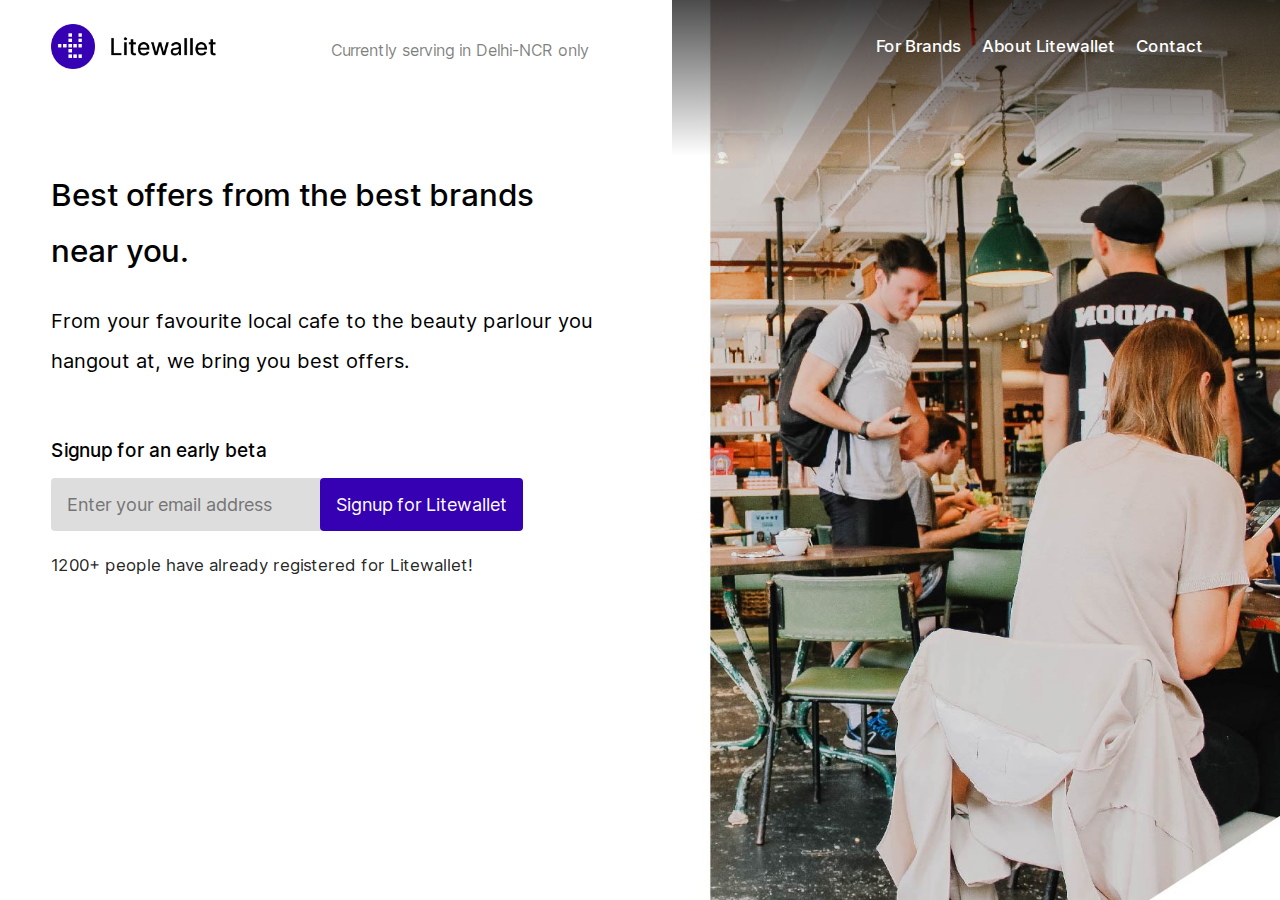
==== index.html @ d6d691a8 "added favicon" ====
<!DOCTYPE html>
<html>
<head>
<link rel="stylesheet" type="text/css" href="assets/css/style.css" />
</head>

<body>

<div class="container">


<div class="top_navigation">


<div class="top_navigation_left">	
	
<div class="logo_container">

<div class="logo_left">


<div class="logo">
<a href="index.html"><img class="logo" src="assets/images/Litewallet Logo Dark.png" /></a>
</div>

</div>


<div class="currently_serving">
	
Currently serving in Delhi-NCR only

</div>





<div class="clear"></div>


</div>


</div>



<div class="top_navigation_right">
	


<div class="top_nav_container">
	
<div class="top_nav_scrim">
	


<div class="nav_container">
	
<ul>

<li><a href="litewallet_for_brands.html">For Brands</a></li>
<li><a href="about_litewallet.html">About Litewallet</a></li>
<li><a href="contact.html">Contact</a></li>



</ul>

</div>

<div class="clear"></div>


</div>

</div>


</div>





<div class="clear">
</div>


</div>


	
<div class="top_container">
	
<div class="top_inner_container">



<div class="top_left_container">



<div class="top_text_container">
	
<div class="text_title_container">
	Best offers from the best brands near you.
</div>

<div class="text_desc_container">
	
From your favourite local cafe to the beauty parlour you hangout at, we bring you <div class="text_slider">best offers</div>. 

</div>


<div class="signup_container top_signup_container">
	
<div class="signup_label">
	
Signup for an early beta

</div>

<div class="signup_input_container" id="signup_input_container">


<div class="signup_inner_container">
	<form name="litewallet_signup" action="javascript:validate_email();">
<input type="text" class="signup_input input_field" name="signup_input" id="signup_input" placeholder="Enter your email address" />
<button class="signup_button raised_button">Signup for Litewallet</button>
</form>
</div>

</div>

<div id="signup_message">
	


</div>


<div class="signup_avatars_container">

<div class="avatar_single"><img src="assets/images/avatar1.jpg" /></div>	
<div class="avatar_single"><img src="assets/images/avatar2.jpg" /></div>	
<div class="avatar_single"><img src="assets/images/avatar3.jpg" /></div>	
<div class="avatar_single"><img src="assets/images/avatar4.jpg" /></div>	
<div class="avatar_single"><img src="assets/images/avatar5.jpg" /></div>	
<div class="avatar_single"><img src="assets/images/avatar6.png" /></div>	

</div>


<div class="signup_avatars_text">
	
1200+ people have already registered for Litewallet!

</div>



</div>


</div>


</div>


<div class="top_right_container">
	




</div>



<div class="clear"></div>

</div>

</div>




<div class="bottom_container">





<div class="section features_container">
	

<div class="heading_container">
	
<div class="home_heading">Great Offers at affordable prices.</div>
<div class="home_subheading">We find you the best local offers that will make you go wow.</div>

</div>


<div class="features_content_container">
	
<div class="feature_container">
	
<div class="feature_text">
<div class="feature_text_inner">

<div class="feature_text_heading">Amazing Offers you can't imagine.</div><div class="feature_text_body">Offers from your local stores at prices you couldn't have imagined</div>

</div>

</div>
<div class="feature_graphic"><div class="feature_graphic_inner"><img class="screenshot" src="assets/images/Offer 3.jpg" /><img class="screenshot" src="assets/images/Offer 1.jpg" /><img class="screenshot" src="assets/images/Offer 2.jpg" /></div></div>


<div class="clear"></div>



</div>


<div class="feature_container">
	

<div class="feature_text">
<div class="feature_text_inner">

<div class="feature_text_heading">Great rewards on different offers</div><div class="feature_text_body">When you avail your offers on Litewallet, we offer you great rewards which you can use on your future offers</div>

</div>

</div>
<div class="feature_graphic"><div class="feature_graphic_inner"><img src="assets/images/discount.svg" width="464" height="270"  /></div></div>


<div class="clear"></div>

</div>


<div class="feature_container">
	

<div class="feature_text"><div class="feature_text_inner"><div class="feature_text_heading">Integrated with online platforms</div><div class="feature_text_body">Litewallet is deeply integrated with your online platforms, so paying with Litewallet is a cake walk.</div></div></div>



<div class="feature_graphic"><div class="feature_graphic_inner"><img src="assets/images/wallet.svg" width="473" height="306" /></div></div>


<div class="clear"></div>

</div>


</div>




</div>

<!--

<div class="section_seperator">
	
<div class="seperator"></div>


</div>

-->


<div class="section grow_your_brand_container">


<div class="heading_container">
	
<div class="home_heading">Grow your brand with Litewallet</div>
<div class="home_subheading">Use Litewallet store tools to grow your business exponentially.</div>

</div>


<div class="store_tools_features_container">
	

<div class="store_tools_features_text">



<!--
<div class="home_para">
	
<div class="home_para_line">Create your very own logo.</div>
<div class="home_para_line">Find the perfect name for your perfect brand.</div>
<div class="home_para_line">Discover catchy slogan ideas for your brand.</div>
<div class="home_para_line">Create your very own logo.</div>   

</div>
-->



<div class="store_tools_features_container">
	

<div class="store_tools_features_single">

<div class="store_tools_features_icon">
	
<img src="assets/icons/analytics_icon.svg" />

</div>

	
<div class="store_tools_features_single_text">

Create your very own logo.

</div>

</div>


<div class="store_tools_features_single">


<div class="store_tools_features_icon">
	
<img src="assets/icons/offers_icon.svg" />

</div>


	
<div class="store_tools_features_single_text">

Find the perfect name for your perfect brand.

</div>

</div>



<div class="store_tools_features_single">


<div class="store_tools_features_icon">
	
<img src="assets/icons/customers.svg" />

</div>

	
<div class="store_tools_features_single_text">

Discover catchy slogan ideas for your brand.

</div>

</div>



<div class="store_tools_features_single">


<div class="store_tools_features_icon">
	
<img src="assets/icons/medal.svg" />

</div>

	
<div class="store_tools_features_single_text">

Create your very own logo.

</div>

</div>



</div>





<div class="know_more_about_tools">
	
<a href="litewallet_for_brands.html" class="flat_button">Know more about Store Tools <span><img src="assets/images/arrow_right_colored.svg" /></span></a>	


</div>



</div>



<div class="store_tools_features_mockups">
	
<div class="store_tools_mockups_single">

<img src="assets/images/App Screens/Analytics Overview.png" />	

</div>


<div class="store_tools_mockups_single">

	<img src="assets/images/App Screens/Insights 1.png" />		

</div>


<div class="store_tools_mockups_single">

	<img src="assets/images/App Screens/Insights 2.png" />	

</div>

<div class="store_tools_mockups_single">

	<img src="assets/images/App Screens/Analytics Insights.png" />	

</div>




</div>










</div>



</div>



<div class="section one_wallet_container dark_background">
	

<div class="heading_container">
	
<div class="home_heading">One wallet, works everywhere</div>
<div class="home_subheading">Litewallet works just like your regular wallet, everywhere.</div>


<div class="wallets_container">

<div class="wallet_container">

<img src="assets/images/Litewallet Card Blue 2.png" />
<img src="assets/images/Litewallet Card Black.png" />
<img src="assets/images/Litewallet Card Green.png" />
<img src="assets/images/Litewallet Card Yellow.png" />


</div>


</div>


<div class="wallets_body_container">
	

<div class="wallets_list_container">
	

<div class="wallets_list">




<div class="wallets_list_icon">
	
<div class="wallets_list_icon_circle">

<img src="assets/icons/easy.svg" />

</div>

</div>


	
<div class="wallets_list_title">
	
Easy to use

</div>

<div class="wallets_list_body">
	
Once you become a Litewallet premium member, we offer you a physical card called Litewallet Card. It is an easy to use card, built for all kinds of people. 

</div>


</div>




<div class="wallets_list">


<div class="wallets_list_icon">
	
<div class="wallets_list_icon_circle">

<img src="assets/icons/globe_white.svg" />

</div>

</div>


	
<div class="wallets_list_title">
	
Works everywhere

</div>

<div class="wallets_list_body">
	
Litewallet Card works everywhere, for your online payments as well as for physical payments at different stores.

</div>


</div>





<div class="wallets_list">

<div class="wallets_list_icon">
	
<div class="wallets_list_icon_circle">

<img src="assets/icons/24_7_white.svg" />

</div>

</div>


	
<div class="wallets_list_title">
	
Always available

</div>

<div class="wallets_list_body">
	
Access your Litewallet Card anytime, anywhere for your online transactions, we worked extensively on online transaction issues to make sure your card is always available to you. 

</div>


</div>




<div class="wallets_list">
	
<div class="wallets_list_icon">
	
<div class="wallets_list_icon_circle">

<img src="assets/icons/gift_white.svg" />

</div>

</div>



<div class="wallets_list_title">
	
Get rewards in return

</div>

<div class="wallets_list_body">
	
When you use Litewallet Card to pay, we send you rewards which you can use at Litewallet stores to get amazing discounts.

</div>


</div>










<div class="clear"></div>




</div>




</div>



</div>



</div>




<!--

<div class="section customers_section_container">


<div class="heading_container">
	
<div class="home_heading">Be among the first to try Litewallet out</div>
<div class="home_subheading">Exclusive offers for the first 10,000 users.</div>

</div>



	
<div class="customers_content_container">
	
<div class="customers_single_container">

<div class="image_overlay_container">
	

</div>	

</div>


<div class="customers_single_container">
	
<div class="image_overlay_container">
	

</div>	


</div>

<div class="clear"></div>


</div>



</div>





-->






<div class="section be_among_the_first_container">
	

<div class="heading_container">
	
<div class="home_heading">Be among the first to try Litewallet out</div>
<div class="home_subheading">Exclusive offers for the first 10,000 users.</div>

</div>


<div class="signup_container">
	
<div class="signup_label">
	
Signup for an early beta

</div>

<div class="signup_input_container" id="signup_input_container">

<div class="signup_inner_container">

	<form name="litewallet_signup" action="javascript:validate_email();">

<input type="text" class="signup_input" name="signup_input" id="signup_input" placeholder="Enter your email address" />
<button class="signup_button raised_button">Signup for Litewallet</button>

</form>

</div>

<div id="signup_message">
	


</div>


</div>

<div class="signup_avatars_text">
	
1200+ people have already registered for Litewallet!

</div>

</div>


</div>



<div class="footer">
	
<div class="footer_list">

<ul>
<li><a href="about_litewallet.html">About Litewallet</a></li>	
<li><a href="contact_us.html">Contact Us</a></li>	
<li><a href="privacy_policy.html">Privacy Policy</a></li>	
<li class="clear"></li>

</ul>

</div>

<div class="footer_logo"><img class="logo" src="assets/images/Litewallet Logo White.png" /></div>

<div class="footer_terms">Copyright @ 2020 Litewallet. All Rights Reserved</div>


</div>





</div>



</div>


</div>




<script src="https://ajax.googleapis.com/ajax/libs/jquery/3.1.0/jquery.min.js"></script>
<script>


function validate_email() 
{


var signup_input = document.getElementById('signup_input');
var signup_message = document.getElementById('signup_message');
var signup_input_container = document.getElementById('signup_input_container');


 var test_1 = /^\w+([\.-]?\w+)*@\w+([\.-]?\w+)*(\.\w{2,3})+$/.test(signup_input.value);

 if (test_1 == true) {
     signup_message.innerHTML = "";

          $('.signup_label').css('display','none');
          $('.signup_avatars_text').css('display','none');

     signup_input_container.innerHTML = "<div class='signup_success_title'>Signed up for the betalist!</div> <div class='signup_success_message'>You have successfully signed up for Litewallet beta. We'll let you know when we have Litewallet Beta to share with you :)</div>";
  }

 else if(test_1 == false){
    $("#signup_message").addClass("invalid");
    signup_message.innerHTML = "Please enter a valid Email Address.";

}

}

</script>



<!-- Global site tag (gtag.js) - Google Analytics -->
<script async src="https://www.googletagmanager.com/gtag/js?id=UA-153073629-1"></script>
<script>
  window.dataLayer = window.dataLayer || [];
  function gtag(){dataLayer.push(arguments);}
  gtag('js', new Date());

  gtag('config', 'UA-153073629-1');
</script>





</body>
</html>
---- assets/css/style.css ----
@font-face {
  src: url("../fonts/Inter-Regular.ttf");
  font-family: 'InterRegular'; }
@font-face {
  src: url("../fonts/Inter-Medium.ttf");
  font-family: 'InterMedium'; }
@font-face {
  src: url("../fonts/Inter-SemiBold.ttf");
  font-family: 'InterSemiBold'; }
@font-face {
  src: url("../fonts/Inter-Bold.ttf");
  font-family: 'InterBold'; }
* {
  margin: 0px;
  padding: 0px; }

html {
  overflow-x: hidden; }

html, body {
  height: 100%;
  width: 100%;
  font-family: 'InterRegular';
  -webkit-font-smoothing: antialiased;
  -moz-osx-font-smoothing: grayscale; }

.clear {
  clear: both; }

.dark_background {
  background: #000; }

.dark_background .home_heading {
  color: white; }

.dark_background .home_subheading {
  color: rgba(255, 255, 255, 0.7); }

a {
  text-decoration: none;
  color: rgba(0, 0, 0, 0.87); }

.title {
  font-family: 'InterMedium';
  font-size: 34px;
  line-height: 56px; }

.subtitle {
  font-family: 'InterRegular'; }

.selected_text {
  color: #3600B3; }

.inline_element {
  display: inline-block; }

.flat_button {
  color: #3600B3;
  font-family: 'InterMedium';
  font-size: 21.33px; }

.flat_button span {
  margin-left: 4px; }

.input_field:focus, button:focus {
  border: none;
  outline: none; }

.container {
  position: relative;
  height: 100%;
  width: 100%;
  overflow-x: hidden; }

.top_container {
  position: relative;
  min-height: 540px;
  height: 100%;
  width: 100%;
  background-image: url("../images/litewallet_background_pattern.jpg");
  background-size: cover; }

.top_inner_container {
  min-height: 240px;
  height: 100%;
  width: 94%;
  padding-left: 4%; }

.top_nav_container {
  position: relative;
  width: 100%;
  min-height: 120px; }

.top_nav_scrim {
  position: absolute;
  top: 0px;
  left: 0px;
  height: 120px;
  width: 100%;
  background-image: linear-gradient(rgba(0, 0, 0, 0.7), rgba(0, 0, 0, 0));
  padding-top: 1.2%; }

.logo_container {
  width: 100%;
  min-height: 64px;
  padding-top: 4%; }

img.logo {
  height: 45px;
  width: 165px; }

.text_slider {
  display: inline-block; }

.nav_container {
  float: right;
  width: 70%; }

.nav_container ul li {
  list-style-type: none;
  float: left;
  color: white;
  font-family: 'InterMedium';
  padding-left: 5%;
  font-size: 16px; }

.nav_container ul li a {
  text-decoration: none;
  color: white;
  font-family: 'InterMedium';
  font-size: 16.86px; }

.nav_container ul li a:hover {
  text-decoration: underline; }

.top_left_container {
  float: left;
  width: 52.5%;
  /*
  box-shadow:12px 12px 16px 12px #ffffff;
  -webkit-box-shadow:12px 12px 16px 12px #ffffff;
  -moz-box-shadow:0px 12px 16px 12px #ffffff;
  -ms-box-shadow:0px 12px 16px 12px #ffffff;
  -o-box-shadow:0px 12px 16px 12px #ffffff;
  */ }

.top_right_container {
  float: left;
  width: 47.5%;
  height: 100%; }

.top_text_container {
  margin-top: 21%;
  width: 96%;
  padding-right: 4%;
  padding-top: 5.5%; }

.text_title_container {
  width: 92%;
  padding: 0%;
  text-align: left;
  font-family: 'InterMedium';
  font-size: 31.4px;
  line-height: 56px; }

.text_desc_container {
  margin-top: 1.5%;
  font-family: 'InterRegular';
  font-size: 20px;
  line-height: 40px;
  width: 92%;
  padding-top: 2%;
  padding-right: 4%;
  text-align: left; }

.signup_container {
  margin-top: 4.5%;
  width: 96%;
  padding-right: 4%; }

.signup_label {
  font-family: 'InterMedium';
  font-size: 18.96px;
  text-align: center;
  width: 100%;
  padding-top: 4%; }

.signup_input_container {
  width: 100%;
  text-align: center; }

.signup_inner_container {
  width: 100%;
  text-align: center; }

input[type="text"] {
  border: none;
  border-radius: 4px;
  padding: 16px;
  font-family: 'InterRegular';
  font-size: 18px; }

.signup_input {
  background: #ddd;
  margin-top: 16px;
  width: 240px; }

#signup_message {
  font-family: 'InterRegular';
  font-size: 18px;
  padding-top: 16px;
  line-height: 28px;
  display: none; }

#signup_message.invalid {
  color: red;
  display: block; }

#signup_message.successful {
  color: green;
  display: block; }

.signup_success_title {
  font-family: 'InterMedium';
  font-size: 24px;
  line-height: 32px;
  color: green; }

.signup_success_message {
  font-family: 'InterRegular';
  font-size: 20px;
  line-height: 36px;
  padding-top: 16px;
  width: 80%; }

button {
  border: none;
  border-radius: 4px;
  cursor: pointer; }

button.signup_button {
  margin-left: -8px; }

button.raised_button {
  background: #3600B3;
  color: white;
  padding: 16px;
  font-family: 'InterRegular';
  font-size: 18px; }

.signup_avatars_container {
  padding-top: 24px;
  text-align: left;
  display: none; }

.avatar_single {
  display: inline-block;
  margin-left: -16px; }

.avatar_single img {
  height: 32px;
  width: 32px;
  border-radius: 50%;
  border: 2px solid #fff; }

.signup_avatars_text {
  padding-top: 24px;
  font-family: 'InterRegular';
  font-size: 16.86px;
  text-align: center;
  width: 100%;
  color: rgba(0, 0, 0, 0.87); }

.top_signup_container .signup_label, .top_signup_container .signup_input_container, .top_signup_container .signup_inner_container, .top_signup_container .signup_avatars_text {
  text-align: left; }

.top_signup_container {
  padding-top: 8px; }

.bottom_container {
  min-height: 240px;
  width: 100%; }

.logo_left {
  float: left;
  width: 34%; }

.currently_serving {
  float: right;
  padding-right: 3%;
  width: 50%;
  padding-top: 16px;
  color: rgba(0, 0, 0, 0.5); }

.section {
  padding: 56px 0px 104px 0px; }

.features_container {
  margin-top: 3%;
  width: 88%;
  padding-left: 6%; }

.home_heading {
  font-family: 'InterMedium';
  font-size: 34px;
  line-height: 56px;
  width: 88%;
  padding: 0% 6%;
  color: rgba(0, 0, 0, 0.87);
  text-align: center; }

.home_subheading {
  margin-top: 8px;
  font-family: 'InterRegular';
  font-size: 22px;
  width: 88%;
  padding: 0% 6%;
  color: rgba(0, 0, 0, 0.5);
  text-align: center; }

.features_content_container {
  margin-top: 80px; }

.feature_container {
  height: 420px;
  width: 94%;
  padding: 0px 3%; }

.feature_text {
  float: left;
  width: 40%;
  position: relative;
  height: 320px;
  display: table; }

.feature_text_heading {
  font-size: 30.38px;
  line-height: 48px;
  font-family: 'InterMedium';
  text-align: left; }

.feature_text_body {
  font-size: 21.33px;
  line-height: 36px;
  font-family: 'InterRegular';
  margin-top: 16px;
  text-align: left;
  color: rgba(0, 0, 0, 0.5); }

.feature_graphic {
  float: right;
  width: 50%;
  height: 320px;
  position: relative;
  margin-left: 4%; }

.feature_graphic_inner {
  display: table-cell;
  vertical-align: middle; }

.feature_graphic_inner img.screenshot {
  position: relative;
  width: 247px;
  height: 434px;
  margin-left: -34%;
  box-shadow: 0px 0px 3px 3px rgba(0, 0, 0, 0.12);
  -webkit-box-shadow: 0px 0px 3px 3px rgba(0, 0, 0, 0.12); }

.feature_graphic_inner img:nth-child(1) {
  margin-left: 0px;
  z-index: 10; }

.feature_graphic_inner img:nth-child(2) {
  z-index: 8; }

.feature_graphic_inner img:nth-child(3) {
  z-index: 6; }

.feature_container:nth-child(2n) .feature_graphic {
  float: left; }

.feature_container:nth-child(2n) .feature_text {
  float: right; }

.feature_container {
  margin-top: 80px; }

.feature_container:nth-child(1) {
  margin-top: 64px; }

.feature_text_inner {
  display: table-cell;
  vertical-align: middle; }

.section_seperator {
  margin-top: 48px; }

.seperator {
  background: #ddd;
  height: 1px;
  width: 88%;
  margin: 0 6%; }

.one_wallet_container {
  width: 100%; }

.footer {
  background: #000;
  width: 100%;
  padding: 32px 0px;
  min-height: 120px; }

.be_among_the_first_container .signup_container {
  margin-top: 0px; }

.footer_list {
  width: 100%;
  margin-left: 6%; }

.footer_list ul li {
  list-style-type: none;
  margin-left: 24px;
  color: white;
  float: left;
  font-family: 'InterMedium';
  font-size: 18.96px; }

.footer_list ul li:nth-child(1) {
  margin-left: 0px; }

.footer_list ul li a {
  color: white; }

.footer_logo {
  margin: 72px 0px 40px 0px;
  text-align: center; }

.footer_terms {
  color: rgba(255, 255, 255, 0.7);
  font-size: 18.96px;
  width: 100%;
  text-align: center; }

.one_wallet_container {
  padding-bottom: 136px; }

.wallets_container {
  margin-top: 72px;
  width: 100%;
  text-align: center; }

.wallet_container {
  display: inline-block; }

.wallet_container_single {
  width: 100%;
  margin-top: 32px; }

.wallet_container_single:nth-child(1) {
  margin-top: 0px; }

.wallet_container_single:nth-child(1), .wallet_container_single:nth-child(3) {
  opacity: .15; }

.wallet_container img {
  height: 157px;
  width: 274px;
  margin-left: 40px;
  box-shadow: 3px 3px 6px 4px rgba(0, 0, 0, 0.12);
  -webkit-box-shadow: 3px 3px 6px 4px rgba(0, 0, 0, 0.12); }

.wallet_container:nth-child(1) img {
  margin-left: 24px; }

.wallets_list_container {
  width: 80%;
  min-height: 120px;
  margin-left: 10%;
  padding-top: 32px; }

.wallets_list {
  width: 46%;
  float: left;
  margin-top: 88px; }

.wallets_list:nth-child(2n) {
  margin-left: 6%; }

.wallets_list_title {
  font-family: 'InterMedium';
  font-size: 30.38px;
  color: white;
  width: 100%;
  text-align: center; }

.wallets_list_body {
  margin-top: 24px;
  font-family: 'InterRegular';
  font-size: 20px;
  line-height: 36px;
  color: white;
  height: 144px;
  width: 100%;
  text-align: center; }

.wallets_list:nth-child(3), .wallets_list:nth-child(4) {
  margin-top: 64px; }

.wallets_list_icon {
  width: 100%;
  text-align: center;
  height: 104px; }

.wallets_list_icon_circle {
  height: 80px;
  width: 80px;
  display: inline-block;
  border-radius: 50%; }

.wallets_list_icon_circle img {
  height: 72px;
  width: 72px; }

/*  About Page Styles  */
.top_overlay {
  position: absolute;
  top: 0px;
  left: 0px;
  height: 100%;
  width: 100%;
  z-index: 2;
  background: rgba(0, 0, 0, 0.52); }

.overlay_text_container {
  position: relative;
  height: 100%;
  width: 100%;
  z-index: 5; }

.title_seperator_container {
  text-align: center;
  margin: 16px 0px; }

.title_seperator {
  display: inline-block;
  height: 2px;
  width: 12%;
  background: #eee; }

.title_seperator.lighter {
  height: 1px;
  background: #ddd; }

.about_container .top_nav_scrim {
  height: 180px; }

.about_container.container .top_container {
  background-image: url("../images/About Background.jpg");
  height: 564px; }

.about_title_container {
  color: white;
  font-family: 'InterMedium';
  font-size: 43.25px;
  text-align: center;
  width: 72%;
  padding: 0 14%; }

.about_desc_container {
  color: white;
  text-align: center;
  width: 72%;
  padding: 0 14%;
  margin-top: 1.5%;
  font-family: 'InterRegular';
  font-size: 24px;
  line-height: 40px;
  margin-top: 24px; }

.about_section {
  padding: 48px 0px; }

.about_section_heading {
  color: rgba(0, 0, 0, 0.87); }

.about_seperator_container {
  width: 100%;
  margin-top: 8px;
  text-align: center; }

.about_seperator {
  display: inline-block;
  width: 120px;
  height: 2px;
  background: #ddd; }

.about_section_body {
  font-family: 'InterRegular';
  font-size: 21.33px;
  line-height: 36px;
  color: rgba(0, 0, 0, 0.87);
  width: 100%;
  padding: 0px;
  margin-top: 32px; }

.about_container .about_section.dark_background .about_section_heading {
  color: white; }

.about_container .about_section.dark_background .about_section_body {
  color: white; }

.mission_list_container {
  margin-top: 48px; }

.mission_list {
  margin-top: 40px;
  min-height: 56px;
  width: 100%; }

.mission_list:nth-child(1) {
  margin-top: 0px; }

.mission_list_number {
  display: inline-block;
  height: 56px;
  width: 56px; }

.list_number_container {
  height: 56px;
  width: 56px;
  border-radius: 28px;
  border: 1px solid #ddd;
  overflow: hidden; }

.list_number_text {
  font-family: 'InterMedium';
  font-size: 24px;
  color: rgba(0, 0, 0, 0.87);
  padding: 12px 10px; }

.mission_list_text {
  display: inline-block;
  margin-left: 12%; }

.mission_list_text_heading {
  font-family: 'InterMedium';
  font-size: 24px;
  color: rgba(0, 0, 0, 0.87);
  text-align: left; }

.mission_list_text_body {
  font-family: 'InterRegular';
  font-size: 21.33px;
  line-height: 36px;
  margin-top: 16px;
  text-align: left;
  color: rgba(0, 0, 0, 0.87); }

.our_values_container {
  padding-bottom: 104px; }

/* Privacy Policy Styles */
.privacy_policy_container .top_nav_scrim {
  background: none; }

.privacy_policy_container .top_container {
  background: none; }

.white_background .top_nav_container .nav_container ul li a, .white_background .title_container, .white_background .desc_container {
  color: rgba(0, 0, 0, 0.87); }

.privacy_policy_container .title_container {
  text-align: left;
  width: 100%; }

.privacy_policy_container .top_container {
  padding-bottom: 72px;
  height: auto;
  min-height: 160px;
  width: 100%; }

.privacy_policy_container .title_seperator_container {
  text-align: left;
  margin-top: 8px; }

.privacy_policy_container .title_seperator {
  width: 96px; }

.privacy_policy_container .desc_container {
  line-height: 36px;
  font-size: 20px;
  width: 72%;
  padding-top: 16px; }

/* Contact Us Styles  */
.contact_container .top_text_container {
  margin-top: 3%; }

.contact_container .title_container {
  text-align: center;
  width: 80%;
  padding: 0 10%; }

.contact_container .top_container {
  height: auto;
  background: none;
  padding-bottom: 96px; }

.contact_container .top_nav_scrim {
  background: none; }

.desc_list_container {
  margin-top: 32px;
  text-align: center;
  min-height: 120px;
  width: 84%;
  padding: 0 8%;
  margin-top: 48px; }

.desc_list {
  float: left;
  margin-left: 72px;
  width: 28%; }

.desc_list:nth-child(1) {
  margin-left: 0px; }

.desc_list_title {
  font-family: 'InterMedium';
  font-size: 24px;
  text-align: center; }

.desc_list_body {
  font-family: 'InterRegular';
  font-size: 21.33px;
  line-height: 32px;
  margin-top: 24px;
  width: 100%;
  text-align: center; }

/* For Brands Styles */
.for_brands_container .top_container, .for_brands_container .top_nav_scrim {
  background: none; }

.for_brands_container .top_text_container {
  margin-top: 4%;
  min-height: 120px;
  width: 100%; }

.for_brands_container .title_seperator_container {
  text-align: left;
  margin-top: 8px; }

.for_brands_container .title_seperator {
  width: 96px; }

.for_brands_container .title_container {
  width: 100%;
  font-size: 34px;
  font-family: 'InterMedium';
  line-height: 60px; }

.desc_container {
  width: 100%;
  font-size: 24px;
  line-height: 44px;
  padding-top: 8px; }

.left_floated_container {
  float: left;
  width: 52%; }

.right_floated_container {
  float: left; }

.right_floated_container img {
  position: relative;
  height: 459px;
  width: 470px;
  margin-top: -10%;
  z-index: -10; }

.for_brands_illustration img {
  height: 373px;
  width: 381px; }

.signup_as_brand_container {
  margin-top: 32px; }

.signup_as_brand_text {
  font-size: 24px; }

.brands_features_container {
  margin-left: 6%;
  width: 90%;
  margin-top: 128px;
  padding-bottom: 96px; }

.brands_feature {
  margin-top: 80px;
  width: 88%;
  padding-left: 6%;
  border-left: 4px solid #3600B3;
  min-height: 160px;
  padding-top: 16px;
  padding-bottom: 16px; }

.brands_feature:nth-child(1) {
  margin-top: 0px; }

.brands_feature_title_container {
  float: left;
  width: 44%; }

.brands_feature_image_container {
  float: right;
  width: 48%;
  margin-top: 3%; }

.brands_feature_title {
  font-family: 'InterMedium';
  font-size: 30.38px;
  margin-top: 16px; }

.brands_feature_body {
  margin-top: 32px;
  font-family: 'InterRegular';
  font-size: 20px;
  line-height: 36px; }

.brands_feature_title_caption {
  font-family: 'InterRegular';
  font-size: 18.96px;
  color: #3600B3; }

.brands_feature_list_container {
  margin-top: 24px; }

.brands_feature_list {
  margin-top: 24px; }

.brands_feature:nth-child(2n) {
  border-left: none;
  border-right: 4px solid #3600B3;
  padding-left: 0%;
  padding-right: 6%; }

.brands_feature:nth-child(2n) .brands_feature_title_container {
  float: right; }

.brands_feature:nth-child(2n) .brands_feature_image_container {
  float: left; }

.brands_feature_list:nth-child(1) {
  margin-top: 0px; }

.brands_feature_list_container ul li {
  list-style-type: none; }

.feature_list_title {
  font-family: 'InterMedium';
  font-size: 21.33px; }

.feature_list_body {
  margin-top: 16px;
  font-family: 'InterRegular';
  font-size: 20px; }

.for_brands_litewallet_offers_title {
  font-family: 'InterMedium';
  font-size: 34px;
  width: 100%;
  text-align: center;
  line-height: 56px;
  margin-top: 120px; }

.white_background .top_container .top_right_container {
  background: #fff; }

.white_background .top_navigation .currently_serving, .full_bleed_background .top_navigation .currently_serving {
  display: none; }

.white_background .top_container .logo_container, .full_bleed_background .top_container .logo_container {
  float: none; }

.white_background .top_text_container {
  padding-right: 0%;
  width: 100%; }

.full_bleed_background .top_nav_scrim {
  background: none; }

.full_bleed_background .top_text_container {
  margin-top: 0%;
  padding-top: 14%; }

.top_navigation {
  position: absolute;
  top: 0px;
  left: 0px;
  width: 100%;
  min-height: 120px;
  z-index: 30; }

.top_navigation_left {
  float: left;
  width: 46.5%;
  padding-left: 4%; }

.top_navigation_right {
  float: right;
  width: 47.5%; }

.top_nav_scrim {
  padding-top: 6%; }

.white_background .top_left_container {
  padding-top: 13%; }

.for_brands_container .top_right_container {
  z-index: -10; }

.for_brands_container .top_right_container img {
  position: relative;
  height: 459px;
  width: 470px;
  margin-top: 18%;
  margin-left: 12%;
  z-index: 10; }

.privacy_policy_container .top_text_container {
  margin-top: 6.5%; }

.feature_container:nth-child(2) .feature_graphic {
  margin-left: -4%; }

.store_tools_features_container {
  margin-top: 48px; }

.store_tools_features_text {
  font-family: 'InterRegular';
  font-size: 24px;
  line-height: 44px;
  width: 100%;
  padding: 0%;
  text-align: center; }

.store_tools_features_container {
  width: 100%;
  text-align: center; }

.store_tools_features_single {
  padding: 16px;
  display: inline-block;
  border: 1px solid #ddd;
  border-radius: 6px;
  width: 240px;
  height: 152px; }

.store_tools_features_single_text {
  font-family: 'InterRegular';
  font-size: 20px;
  line-height: 36px; }

.store_tools_features_mockups {
  margin-top: 0px;
  width: 100%;
  text-align: center; }

.store_tools_features_icon {
  width: 100%;
  text-align: center; }

.store_tools_features_icon img {
  height: 64px;
  width: 64px; }

.store_tools_mockups_single {
  display: inline-block;
  margin-left: -7%; }

.store_tools_mockups_single:nth-child(1) {
  margin-left: -4%;
  vertical-align: 272px; }

.store_tools_mockups_single:nth-child(2) {
  vertical-align: 120px; }

.store_tools_mockups_single:nth-child(3) {
  vertical-align: 188px; }

.store_tools_mockups_single:nth-child(4) {
  vertical-align: 288px; }

.store_tools_mockups_single img {
  height: 554px;
  width: 373px; }

.home_para {
  margin-top: 40px;
  width: 100%;
  text-align: center; }

.home_para:nth-child(1) {
  margin-top: 0px; }

.grow_your_brand_container {
  padding-bottom: 0px;
  background: #f9f9f9; }

.home_para_line {
  width: 80%;
  padding: 0 10%;
  font-family: 'InterMedium';
  font-size: 24px;
  line-height: 40px;
  margin-top: 8px; }

.home_para_line:nth-child(1) {
  margin-top: 0px; }

.know_more_about_tools {
  margin-top: 24px;
  width: 100%;
  text-align: center; }

.customers_section_container {
  width: 100%; }

.customers_content_container {
  width: 88%;
  padding: 0 6%;
  margin-top: 6%;
  min-height: 120px; }

.customers_single_container {
  position: relative;
  float: leaddressft;
  width: 48%;
  min-height: 480px;
  background-image: url("../images/For Customers.jpg");
  background-size: cover; }

.customers_single_container:nth-child(2) {
  margin-left: 4%;
  background-image: url("../images/For Brands.jpg"); }

.image_overlay_container {
  position: absolute;
  top: 0px;
  left: 0px;
  height: 100%;
  width: 100%;
  background: rgba(0, 0, 0, 0.4); }

/*# sourceMappingURL=style.css.map */
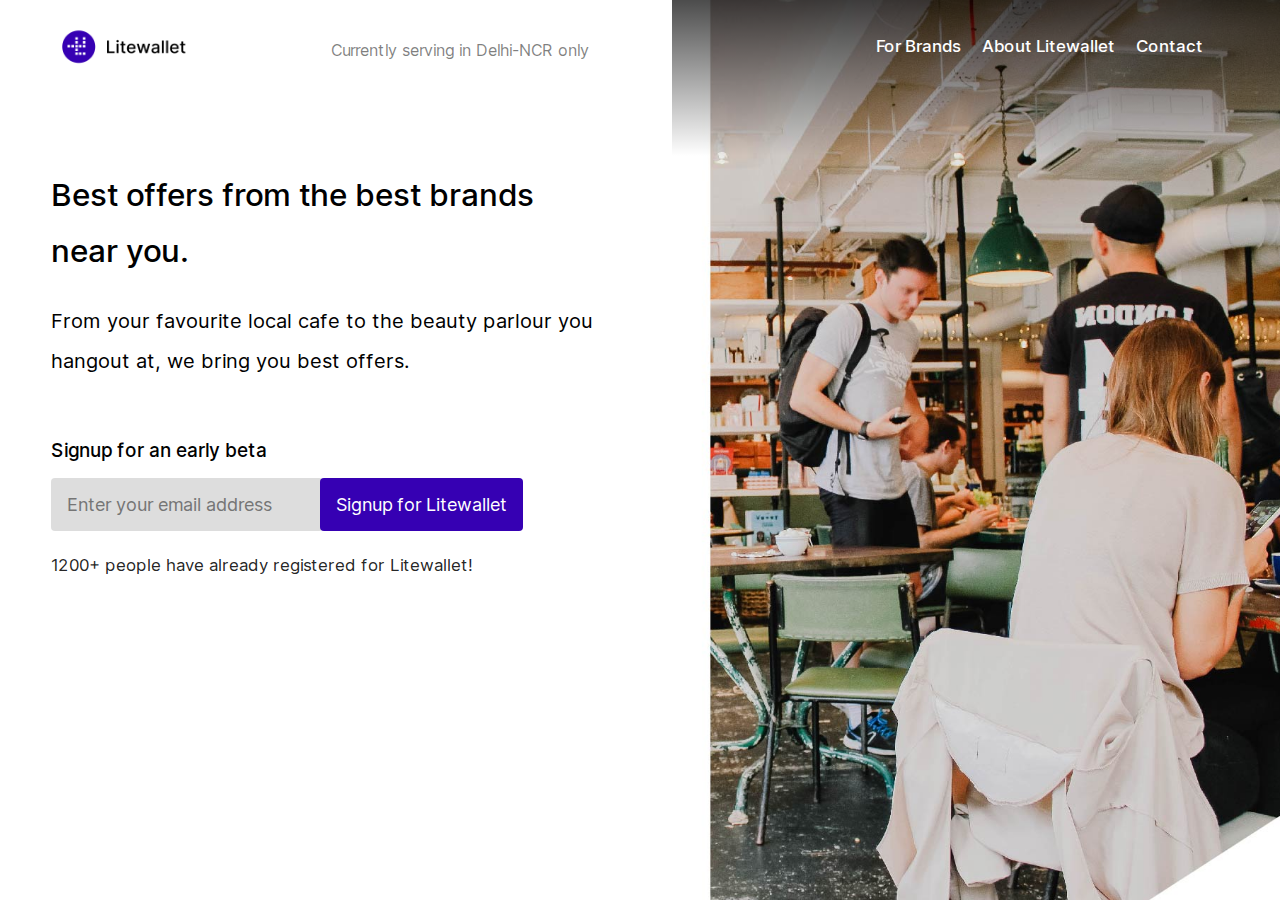
==== commit b3dc5f83: "made a few changes" ====
--- a/index.html
+++ b/index.html
@@ -20,7 +20,7 @@
 
 
 <div class="logo">
-<a href="index.html"><img class="logo" src="assets/images/Litewallet Logo Dark.png" /></a>
+<a href="index.html"><img class="logo" src="assets/images/Litewallet Logo White.png" /></a>
 </div>
 
 </div>
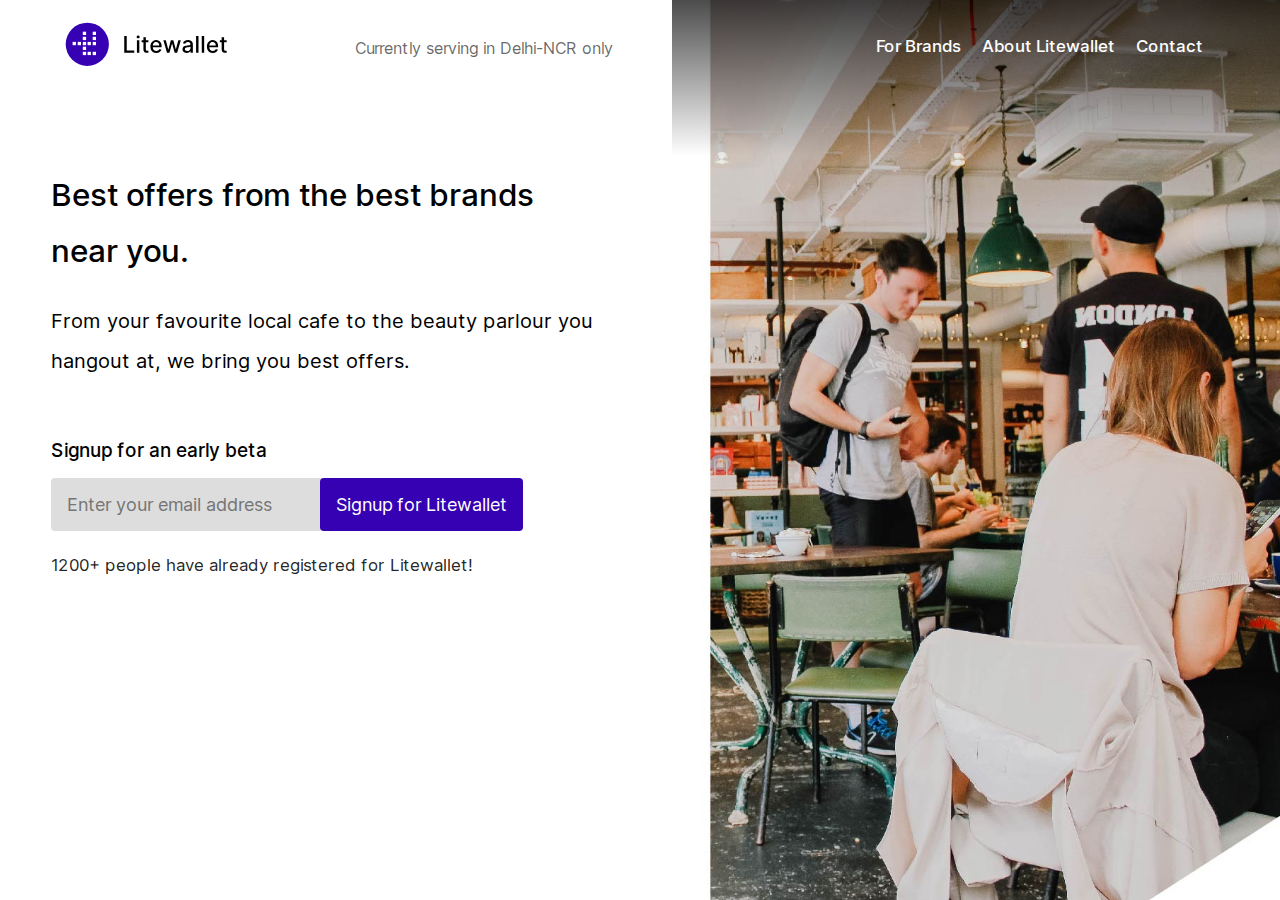
==== commit 43f47a1d: "Changed Text Colors to meet accessibility" ====
--- a/index.html
+++ b/index.html
@@ -20,7 +20,7 @@
 
 
 <div class="logo">
-<a href="index.html"><img class="logo" src="assets/images/Litewallet Logo White.png" /></a>
+<a href="index.html"><img class="logo" src="assets/images/Litewallet Logo White.svg" /></a>
 </div>
 
 </div>
@@ -782,7 +782,7 @@
 
 </div>
 
-<div class="footer_logo"><img class="logo" src="assets/images/Litewallet Logo White.png" /></div>
+<div class="footer_logo"><img class="logo" src="assets/images/Litewallet Logo Dark.svg" /></div>
 
 <div class="footer_terms">Copyright @ 2020 Litewallet. All Rights Reserved</div>
 
--- a/assets/css/style.css
+++ b/assets/css/style.css
@@ -103,11 +103,11 @@
 .logo_container {
   width: 100%;
   min-height: 64px;
-  padding-top: 4%; }
+  padding-top: 2.4%; }
 
 img.logo {
-  height: 45px;
-  width: 165px; }
+  height: 60px;
+  width: 216px; }
 
 .text_slider {
   display: inline-block; }
@@ -283,14 +283,14 @@
 
 .logo_left {
   float: left;
-  width: 34%; }
+  width: 38%; }
 
 .currently_serving {
   float: right;
   padding-right: 3%;
-  width: 50%;
-  padding-top: 16px;
-  color: rgba(0, 0, 0, 0.5); }
+  width: 46%;
+  padding-top: 24px;
+  color: rgba(0, 0, 0, 0.6); }
 
 .section {
   padding: 56px 0px 104px 0px; }
@@ -315,7 +315,7 @@
   font-size: 22px;
   width: 88%;
   padding: 0% 6%;
-  color: rgba(0, 0, 0, 0.5);
+  color: rgba(0, 0, 0, 0.6);
   text-align: center; }
 
 .features_content_container {
@@ -345,7 +345,7 @@
   font-family: 'InterRegular';
   margin-top: 16px;
   text-align: left;
-  color: rgba(0, 0, 0, 0.5); }
+  color: rgba(0, 0, 0, 0.6); }
 
 .feature_graphic {
   float: right;
@@ -432,8 +432,12 @@
   color: white; }
 
 .footer_logo {
-  margin: 72px 0px 40px 0px;
-  text-align: center; }
+  margin: 88px 0px 24px 0px;
+  text-align: center; }
+
+.footer_logo img.logo {
+  height: 50px;
+  width: 180px; }
 
 .footer_terms {
   color: rgba(255, 255, 255, 0.7);
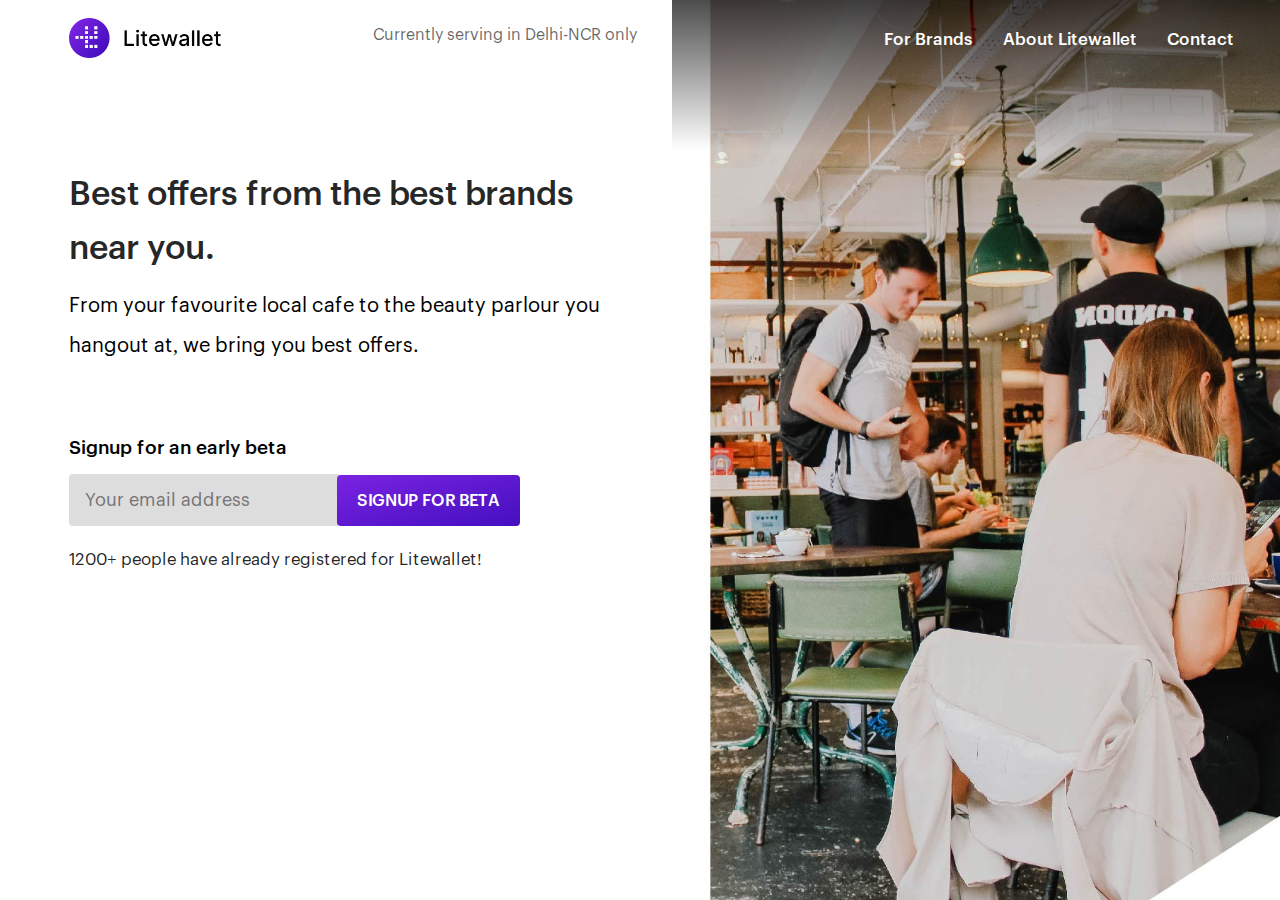
==== commit 3b4eb54b: "smaller homepage" ====
--- a/index.html
+++ b/index.html
@@ -1,12 +1,13 @@
 <!DOCTYPE html>
-<html>
+<html lang="en">
 <head>
+	<title>Litewallet - Best offers from the best brands near you.</title>
 <link rel="stylesheet" type="text/css" href="assets/css/style.css" />
 </head>
 
 <body>
 
-<div class="container">
+<div class="container smaller_version">
 
 
 <div class="top_navigation">
@@ -20,7 +21,7 @@
 
 
 <div class="logo">
-<a href="index.html"><img class="logo" src="assets/images/Litewallet Logo White.svg" /></a>
+<a href="index.html"><img class="logo" src="assets/images/Litewallet Logo Dark.png" /></a>
 </div>
 
 </div>
@@ -60,9 +61,9 @@
 	
 <ul>
 
-<li><a href="litewallet_for_brands.html">For Brands</a></li>
-<li><a href="about_litewallet.html">About Litewallet</a></li>
-<li><a href="contact.html">Contact</a></li>
+<li><a href="litewallet_for_brands.html" name="For Brands">For Brands</a></li>
+<li><a href="about_litewallet.html" name="About Litewallet">About Litewallet</a></li>
+<li><a href="contact.html" name="Contact">Contact</a></li>
 
 
 
@@ -128,8 +129,8 @@
 
 <div class="signup_inner_container">
 	<form name="litewallet_signup" action="javascript:validate_email();">
-<input type="text" class="signup_input input_field" name="signup_input" id="signup_input" placeholder="Enter your email address" />
-<button class="signup_button raised_button">Signup for Litewallet</button>
+<input type="text" class="signup_input input_field" name="signup_input" id="signup_input" placeholder="Your email address" />
+<button class="signup_button raised_button">SIGNUP FOR BETA</button>
 </form>
 </div>
 
@@ -403,7 +404,7 @@
 
 <div class="know_more_about_tools">
 	
-<a href="litewallet_for_brands.html" class="flat_button">Know more about Store Tools <span><img src="assets/images/arrow_right_colored.svg" /></span></a>	
+<a href="litewallet_for_brands.html" name="Know more about Store Tools" class="flat_button">Know more about Store Tools <span><img src="assets/images/arrow_right_colored.svg" /></span></a>	
 
 
 </div>
@@ -773,9 +774,9 @@
 <div class="footer_list">
 
 <ul>
-<li><a href="about_litewallet.html">About Litewallet</a></li>	
-<li><a href="contact_us.html">Contact Us</a></li>	
-<li><a href="privacy_policy.html">Privacy Policy</a></li>	
+<li><a href="about_litewallet.html" name="Footer About Litewallet">About Litewallet</a></li>	
+<li><a href="contact_us.html" name="Footer Contact Us">Contact Us</a></li>	
+<li><a href="privacy_policy.html" name="Footer Privacy Policy">Privacy Policy</a></li>	
 <li class="clear"></li>
 
 </ul>
--- a/assets/css/style.css
+++ b/assets/css/style.css
@@ -1,3 +1,12 @@
+@font-face {
+  src: url("../fonts/Graphik-Regular.woff2");
+  font-family: 'Graphik'; }
+@font-face {
+  src: url("../fonts/Graphik-Medium.ttf");
+  font-family: 'GraphikMedium'; }
+@font-face {
+  src: url("../fonts/gordita-bold-webfont.woff2");
+  font-family: 'GorditaBold'; }
 @font-face {
   src: url("../fonts/Inter-Regular.ttf");
   font-family: 'InterRegular'; }
@@ -17,10 +26,14 @@
 html {
   overflow-x: hidden; }
 
+.container.smaller_version {
+  height: 100%;
+  overflow: hidden; }
+
 html, body {
   height: 100%;
   width: 100%;
-  font-family: 'InterRegular';
+  font-family: "Graphik";
   -webkit-font-smoothing: antialiased;
   -moz-osx-font-smoothing: grayscale; }
 
@@ -41,12 +54,12 @@
   color: rgba(0, 0, 0, 0.87); }
 
 .title {
-  font-family: 'InterMedium';
+  font-family: "GraphikMedium";
   font-size: 34px;
   line-height: 56px; }
 
 .subtitle {
-  font-family: 'InterRegular'; }
+  font-family: "Graphik"; }
 
 .selected_text {
   color: #3600B3; }
@@ -56,7 +69,7 @@
 
 .flat_button {
   color: #3600B3;
-  font-family: 'InterMedium';
+  font-family: "GraphikMedium";
   font-size: 21.33px; }
 
 .flat_button span {
@@ -84,7 +97,7 @@
   min-height: 240px;
   height: 100%;
   width: 94%;
-  padding-left: 4%; }
+  padding-left: 5.4%; }
 
 .top_nav_container {
   position: relative;
@@ -103,11 +116,11 @@
 .logo_container {
   width: 100%;
   min-height: 64px;
-  padding-top: 2.4%; }
+  padding-top: 3%; }
 
 img.logo {
-  height: 60px;
-  width: 216px; }
+  height: 40px;
+  width: 152px; }
 
 .text_slider {
   display: inline-block; }
@@ -120,14 +133,14 @@
   list-style-type: none;
   float: left;
   color: white;
-  font-family: 'InterMedium';
-  padding-left: 5%;
+  font-family: "GraphikMedium";
+  padding-left: 7%;
   font-size: 16px; }
 
 .nav_container ul li a {
   text-decoration: none;
   color: white;
-  font-family: 'InterMedium';
+  font-family: "GraphikMedium";
   font-size: 16.86px; }
 
 .nav_container ul li a:hover {
@@ -157,29 +170,29 @@
 
 .text_title_container {
   width: 92%;
+  color: rgba(0, 0, 0, 0.87);
   padding: 0%;
   text-align: left;
-  font-family: 'InterMedium';
-  font-size: 31.4px;
-  line-height: 56px; }
+  font-family: "GraphikMedium";
+  font-size: 33.5px;
+  line-height: 54px; }
 
 .text_desc_container {
-  margin-top: 1.5%;
-  font-family: 'InterRegular';
+  font-family: "Graphik";
   font-size: 20px;
   line-height: 40px;
   width: 92%;
-  padding-top: 2%;
+  padding-top: 1.8%;
   padding-right: 4%;
   text-align: left; }
 
 .signup_container {
-  margin-top: 4.5%;
+  margin-top: 6.5%;
   width: 96%;
   padding-right: 4%; }
 
 .signup_label {
-  font-family: 'InterMedium';
+  font-family: "GraphikMedium";
   font-size: 18.96px;
   text-align: center;
   width: 100%;
@@ -197,7 +210,7 @@
   border: none;
   border-radius: 4px;
   padding: 16px;
-  font-family: 'InterRegular';
+  font-family: "Graphik";
   font-size: 18px; }
 
 .signup_input {
@@ -206,7 +219,7 @@
   width: 240px; }
 
 #signup_message {
-  font-family: 'InterRegular';
+  font-family: "Graphik";
   font-size: 18px;
   padding-top: 16px;
   line-height: 28px;
@@ -221,13 +234,13 @@
   display: block; }
 
 .signup_success_title {
-  font-family: 'InterMedium';
+  font-family: "GraphikMedium";
   font-size: 24px;
   line-height: 32px;
   color: green; }
 
 .signup_success_message {
-  font-family: 'InterRegular';
+  font-family: "Graphik";
   font-size: 20px;
   line-height: 36px;
   padding-top: 16px;
@@ -236,17 +249,17 @@
 button {
   border: none;
   border-radius: 4px;
-  cursor: pointer; }
+  cursor: pointer;
+  font-family: "GraphikMedium"; }
 
 button.signup_button {
   margin-left: -8px; }
 
 button.raised_button {
-  background: #3600B3;
+  background: linear-gradient(to bottom right, #7A23E1, #440FBF);
   color: white;
-  padding: 16px;
-  font-family: 'InterRegular';
-  font-size: 18px; }
+  padding: 16px 20px;
+  font-size: 16.5px; }
 
 .signup_avatars_container {
   padding-top: 24px;
@@ -265,7 +278,7 @@
 
 .signup_avatars_text {
   padding-top: 24px;
-  font-family: 'InterRegular';
+  font-family: "Graphik";
   font-size: 16.86px;
   text-align: center;
   width: 100%;
@@ -289,7 +302,7 @@
   float: right;
   padding-right: 3%;
   width: 46%;
-  padding-top: 24px;
+  padding-top: 8px;
   color: rgba(0, 0, 0, 0.6); }
 
 .section {
@@ -301,7 +314,7 @@
   padding-left: 6%; }
 
 .home_heading {
-  font-family: 'InterMedium';
+  font-family: "GraphikMedium";
   font-size: 34px;
   line-height: 56px;
   width: 88%;
@@ -311,7 +324,7 @@
 
 .home_subheading {
   margin-top: 8px;
-  font-family: 'InterRegular';
+  font-family: "Graphik";
   font-size: 22px;
   width: 88%;
   padding: 0% 6%;
@@ -909,14 +922,14 @@
 .top_navigation_left {
   float: left;
   width: 46.5%;
-  padding-left: 4%; }
+  padding-left: 5.4%; }
 
 .top_navigation_right {
   float: right;
   width: 47.5%; }
 
 .top_nav_scrim {
-  padding-top: 6%; }
+  padding-top: 5%; }
 
 .white_background .top_left_container {
   padding-top: 13%; }
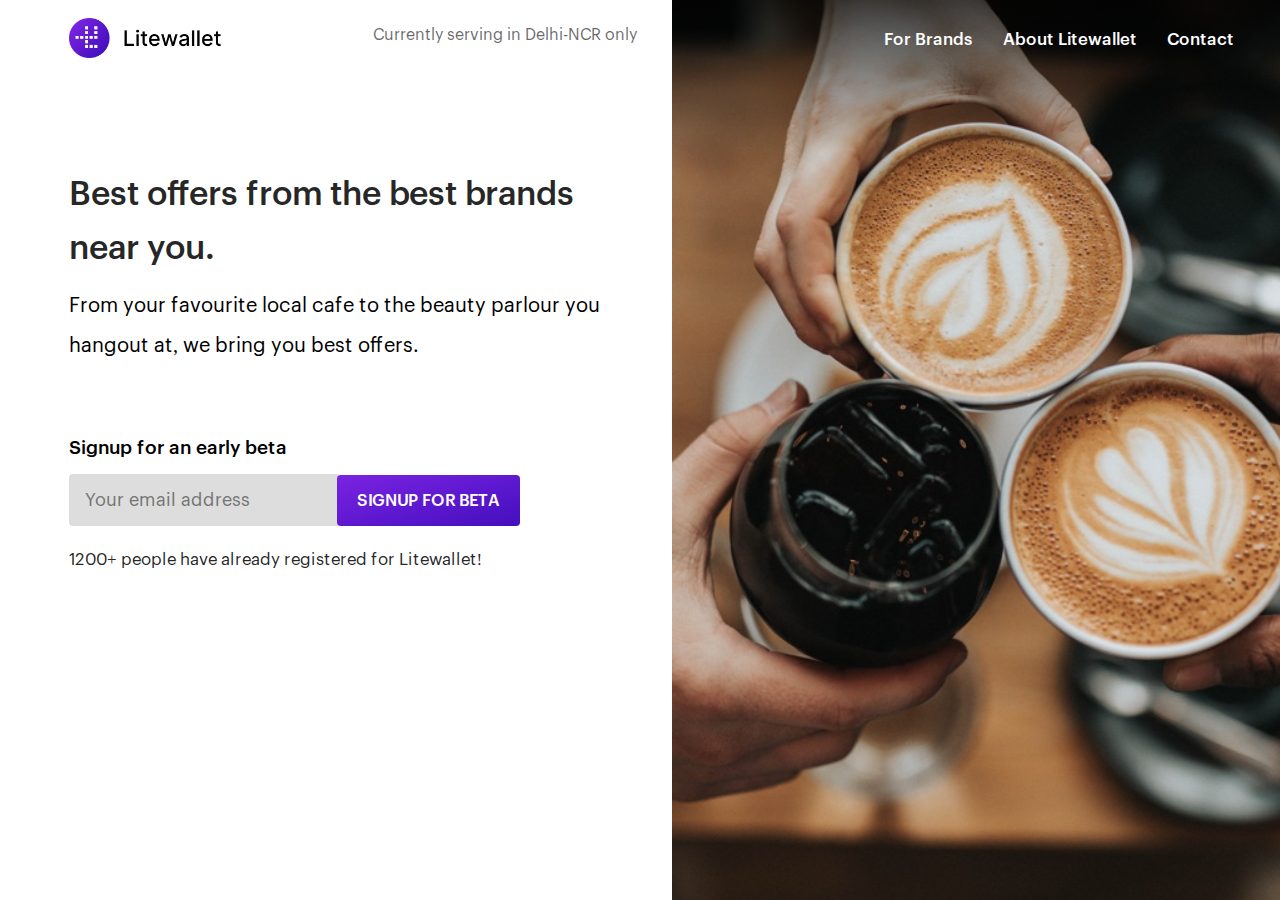
==== commit 8d828d4c: "smaller homepage" ====
--- a/index.html
+++ b/index.html
@@ -10,6 +10,15 @@
 <div class="container smaller_version">
 
 
+<div class="right_background_container">
+	
+
+
+</div>
+
+
+
+
 <div class="top_navigation">
 
 
--- a/assets/css/style.css
+++ b/assets/css/style.css
@@ -89,9 +89,17 @@
   position: relative;
   min-height: 540px;
   height: 100%;
-  width: 100%;
+  width: 100%; }
+
+.right_background_container {
+  position: absolute;
+  top: 0%;
+  right: 0%;
+  height: 100%;
+  width: 47.5%;
   background-image: url("../images/litewallet_background_pattern.jpg");
-  background-size: cover; }
+  background-size: cover;
+  z-index: 20; }
 
 .top_inner_container {
   min-height: 240px;
@@ -102,7 +110,8 @@
 .top_nav_container {
   position: relative;
   width: 100%;
-  min-height: 120px; }
+  min-height: 120px;
+  z-index: 50; }
 
 .top_nav_scrim {
   position: absolute;
@@ -111,7 +120,8 @@
   height: 120px;
   width: 100%;
   background-image: linear-gradient(rgba(0, 0, 0, 0.7), rgba(0, 0, 0, 0));
-  padding-top: 1.2%; }
+  padding-top: 1.2%;
+  z-index: 60; }
 
 .logo_container {
   width: 100%;
